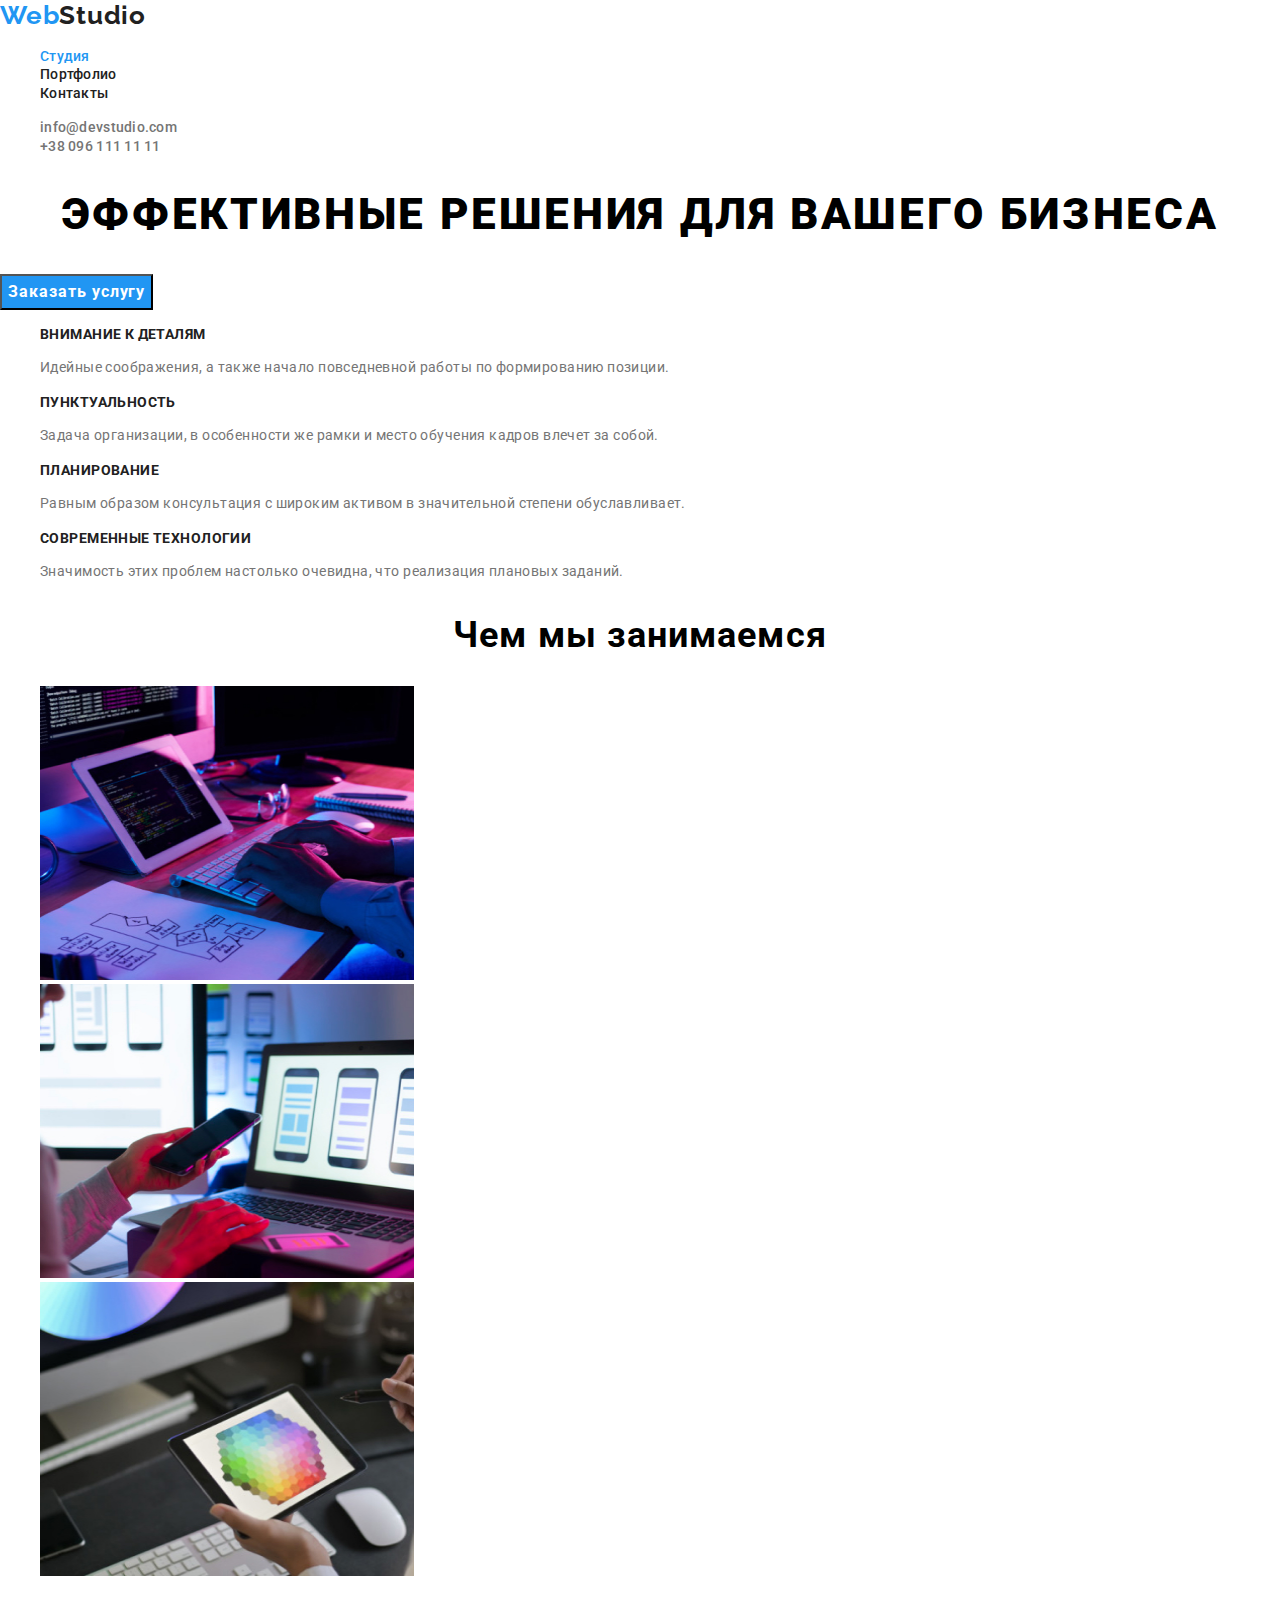
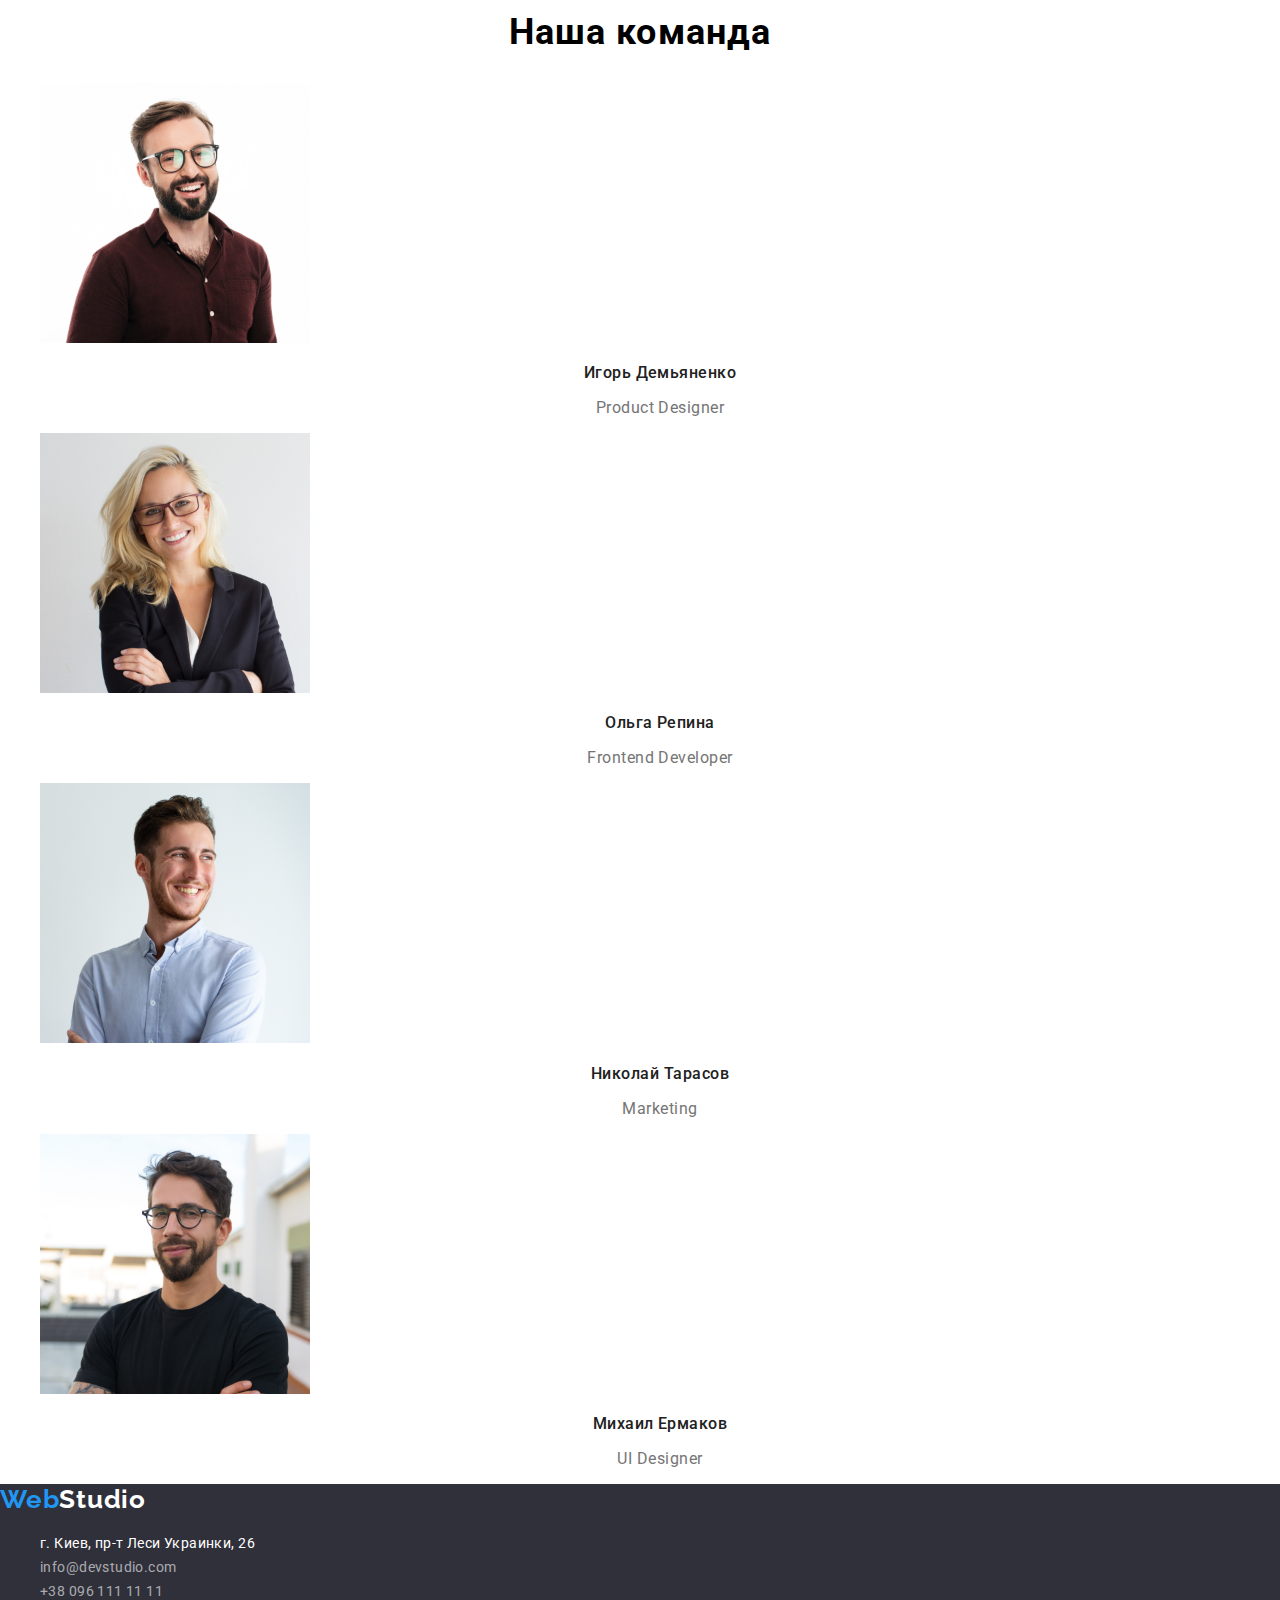
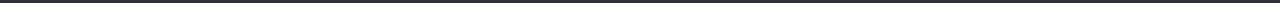
==== index.html @ 0c750a6e "adds files from hw02" ====
<!DOCTYPE html>
<html lang="ru">
  <head>
    <meta charset="UTF-8" />
    <meta name="viewport" content="width=device-width, initial-scale=1.0" />
    <title>WebStudio</title>
    <link
      rel="stylesheet"
      href="https://cdnjs.cloudflare.com/ajax/libs/modern-normalize/1.0.0/modern-normalize.css"
    />
    <link
      href="https://fonts.googleapis.com/css2?family=Raleway:wght@700&family=Roboto:wght@400;500;700;900&display=swap"
      rel="stylesheet"
    />
    <link rel="stylesheet" href="./css/styles.css" />
  </head>
  <body>
    <!-- HEADER -->
    <header>
      <nav>
        <a
          class="logo-link link"
          href="./index.html"
          aria-label="логотип WebStudio"
        >
          <span class="logo-accent-color">Web</span>Studio
        </a>
        <ul class="nav-list list">
          <li>
            <a class="nav-list-items link indicator-page" href="./index.html"
              >Студия</a
            >
          </li>
          <li>
            <a class="nav-list-items link" href="./portfolio.html">Портфолио</a>
          </li>
          <li><a class="nav-list-items link" href="">Контакты</a></li>
        </ul>
      </nav>
      <address>
        <ul class="nav-address list">
          <li>
            <a class="nav-address-link link" href="mailto:info@devstudio.com"
              >info@devstudio.com</a
            >
          </li>
          <li>
            <a class="nav-address-link link" href="tel:+380961111111"
              >+38 096 111 11 11</a
            >
          </li>
        </ul>
      </address>
    </header>
    <main>
      <!-- HERO -->
      <section>
        <h1 class="title-hero">Эффективные решения для вашего бизнеса</h1>
        <button class="button-hero" type="button">Заказать услугу</button>
      </section>
      <!-- OUR ADVANTAGES -->
      <section>
        <h2 hidden>Наши преимущества</h2>
        <ul class="list">
          <li>
            <p class="advantages-list-title">Внимание к деталям</p>
            <p class="advantages-list-description">
              Идейные соображения, а также начало повседневной работы по
              формированию позиции.
            </p>
          </li>
          <li>
            <p class="advantages-list-title">Пунктуальность</p>
            <p class="advantages-list-description">
              Задача организации, в особенности же рамки и место обучения кадров
              влечет за собой.
            </p>
          </li>
          <li>
            <p class="advantages-list-title">Планирование</p>
            <p class="advantages-list-description">
              Равным образом консультация с широким активом в значительной
              степени обуславливает.
            </p>
          </li>
          <li>
            <p class="advantages-list-title">Современные технологии</p>
            <p class="advantages-list-description">
              Значимость этих проблем настолько очевидна, что реализация
              плановых заданий.
            </p>
          </li>
        </ul>
      </section>
      <!-- SERVICES -->
      <section>
        <h2 class="title">Чем мы занимаемся</h2>
        <ul class="services-list">
          <li class="services-list-item list">
            <img
              src="./images/web-development.jpg"
              alt="разработка программного обеспечения"
              width="374"
              height="294"
            />
          </li>
          <li class="services-list-item list">
            <img
              src="./images/applikation.jpg"
              alt="разработка приложений"
              width="374"
              height="294"
            />
          </li>
          <li class="services-list-item list">
            <img
              src="./images/design.jpg"
              alt="разработка дизайна"
              width="374"
              height="294"
            />
          </li>
        </ul>
      </section>
      <!-- ABOUT US -->
      <section>
        <h2 class="title">Наша команда</h2>
        <ul class="about-us-list">
          <li class="about-us-list-item list">
            <img
              src="./images/igor-demyanko.jpg"
              alt="Игорь Демьяненко"
              width="270"
              height="260"
            />
            <h3 class="about-us-title">Игорь Демьяненко</h3>
            <p class="about-us-description" lang="en">Product Designer</p>
          </li>
          <li class="about-us-list-item list">
            <img
              src="./images/olga-repina.jpg"
              alt="Ольга Репина"
              width="270"
              height="260"
            />
            <h3 class="about-us-title">Ольга Репина</h3>
            <p class="about-us-description" lang="en">Frontend Developer</p>
          </li>
          <li class="about-us-list-item list">
            <img
              src="./images/nikolay-tarasov.jpg"
              alt="Николай Тарасов"
              width="270"
              height="260"
            />
            <h3 class="about-us-title">Николай Тарасов</h3>
            <p class="about-us-description" lang="en">Marketing</p>
          </li>
          <li class="about-us-list-item list">
            <img
              src="./images/mikhail-ermakov.jpg"
              alt="Михаил Ермаков"
              width="270"
              height="260"
            />
            <h3 class="about-us-title">Михаил Ермаков</h3>
            <p class="about-us-description" lang="en">UI Designer</p>
          </li>
        </ul>
      </section>
    </main>
    <!-- FOOTER -->
    <footer class="footer">
      <a
        class="logo-link link"
        href="./index.html"
        aria-label="логотип WebStudio"
      >
        <span class="logo-accent-color">Web</span
        ><span class="logo-color-footer">Studio</span>
      </a>
      <address>
        <ul class="address-list">
          <li class="address-list-item list">
            <a
              class="address-link link address"
              href="https://goo.gl/maps/TQZVLMnsYU85SmnA6"
              target="_blank"
              >г. Киев, пр-т Леси Украинки, 26</a
            >
          </li>
          <li class="address-list-item list">
            <a
              class="address-link link contacts"
              href="mailto:info@devstudio.com"
              >info@devstudio.com</a
            >
          </li>
          <li class="address-list-item list">
            <a class="address-link link contacts" href="tel:+380961111111"
              >+38 096 111 11 11</a
            >
          </li>
        </ul>
      </address>
    </footer>
  </body>
</html>
---- css/styles.css ----
:root {
  --main-font: 'Roboto', sans-serif;
  --logo-font: 'Raleway', sans-serif;

  --accent-color: #2196f3;
  --title-light-theme-color: #212121;
  --title-dark-theme-color: #ffffff;
  --subtitle: #212121;
  --description: #757575;
  --description-address:color: rgba(255, 255, 255, 0.6);
  --description-dark-theme-color: #ffffff;
  --background-button: #F5F4FA;
  --footer-background-color: #2F303A;
}
body{
  font-family: var(--main-font);
  font-style: normal; 
  font-weight: 400;
}
.list {
  list-style: none;
}
.link {
  text-decoration: none;
  font-style: normal;
}
.title{
  font-style: normal;
  font-weight: 700;
  font-size: 36px;
  line-height: 1.167;
  text-align: center;
  letter-spacing: 0.03em;
  color: var(--subtitle)1;
}
.logo-link {
    font-family: var(--logo-font);
    font-style: normal; 
    font-weight:700;
    font-size: 26px;
    line-height: 1.192;
    letter-spacing: 0.03em;
    color:var( --title-light-theme-color);
}
.logo-accent-color{
  color:var( --accent-color);  
}
/* === HEADER === */
.nav-list-items{
  font-weight: 500;
  font-size: 14px;
  line-height: 1.143;
  letter-spacing: 0.02em;
  color: var(--subtitle);
}
.nav-list-items:hover,
.nav-list-items:active{
  color: var(--accent-color);
}
.indicator-page{
  color: var(--accent-color);
}
.nav-address-link{
  font-weight: 500;
  font-size: 14px;
  line-height: 1.143;
  letter-spacing: 0.02em;
  color: var(--description);
}
.nav-address-link:hover,
.nav-address-link:active{
  color: var(--accent-color);
}
/* === END HEADER === */

/* === FOOTER === */
.footer{
  background-color: var(--footer-background-color);
}
.address-list-item{
  font-size: 14px;
  line-height: 24px;
  letter-spacing: 0.03em;
}
.contacts{
 color: rgba(255, 255, 255, 0.6); 
}
.address{
  color: var(--description-dark-theme-color)
}
.logo-color-footer{
  color: var(--title-dark-theme-color);
}
/* === END FOOTER === */
/* ========== MAIN PAGE ========== */
/* === HERO === */
.title-hero{
  font-weight: 900;
  font-size: 44px;
  line-height: 1.364;
  text-align: center;
  letter-spacing: 0.06em;
  text-transform: uppercase;
  /* color:var(--title-dark-theme-color); */
}
.button-hero{
  font-weight: 700;
  font-size: 16px;
  line-height: 1.875;
  display: flex;
  align-items: center;
  text-align: center;
  letter-spacing: 0.06em;

  color:var(--title-dark-theme-color);
  background-color: var(--accent-color);
}
/* === END HERO === */
/* === OUR ADVANTAGES === */
.advantages-list-title{
  font-weight: 700;
  font-size: 14px;
  line-height: 1.143;
  letter-spacing: 0.03em;
  text-transform: uppercase;
  color: var(--subtitle);
}
.advantages-list-description{
  font-size: 14px;
  line-height: 1.714;
  letter-spacing: 0.03em;
  color: var(--description);
}
/* === END OUR ADVANTAGES === */

/* === SERVICES === */
/* === END SERVICES === */

/* === ABOUT US === */
.about-us-title{
  font-weight: 500;
  font-size: 16px;
  line-height: 1.188;
  text-align: center;
  letter-spacing: 0.03em;
  color: var(--subtitle);
}
.about-us-description{
  font-size: 16px;
  line-height: 1.188;
  text-align: center;
  letter-spacing: 0.03em;
  color: var(--description);
}
/* === END ABOUT US === */
/* ========== END MAIN PAGE ========== */

/* ========== PORTFOLIO PAGE ========== */
/* === PORTFOLIO === */
.portfolio-button{
  font-weight: 500;
  font-size: 16px;
  line-height: 1.625;
  text-align: center;
  letter-spacing: 0.03em;
  color: var(--subtitle);
  background-color: var(--background-button);
}
.portfolio-button:hover, .portfolio-button:active{
  color: var(--description-dark-theme-color);
  background-color: var(--accent-color);
}
.portfolio-list-name{
  font-weight: 700;
  font-size: 18px;
  line-height: 2;
  letter-spacing: 0.06em;
  color: var(--subtitle);
}
.portfolio-list-discription{
font-size: 16px;
line-height: 1.875;
letter-spacing: 0.03em;
color: var(--description);
}
/* === ENDPORTFOLIO === */
/* ========== END PORTFOLIO PAGE ========== */
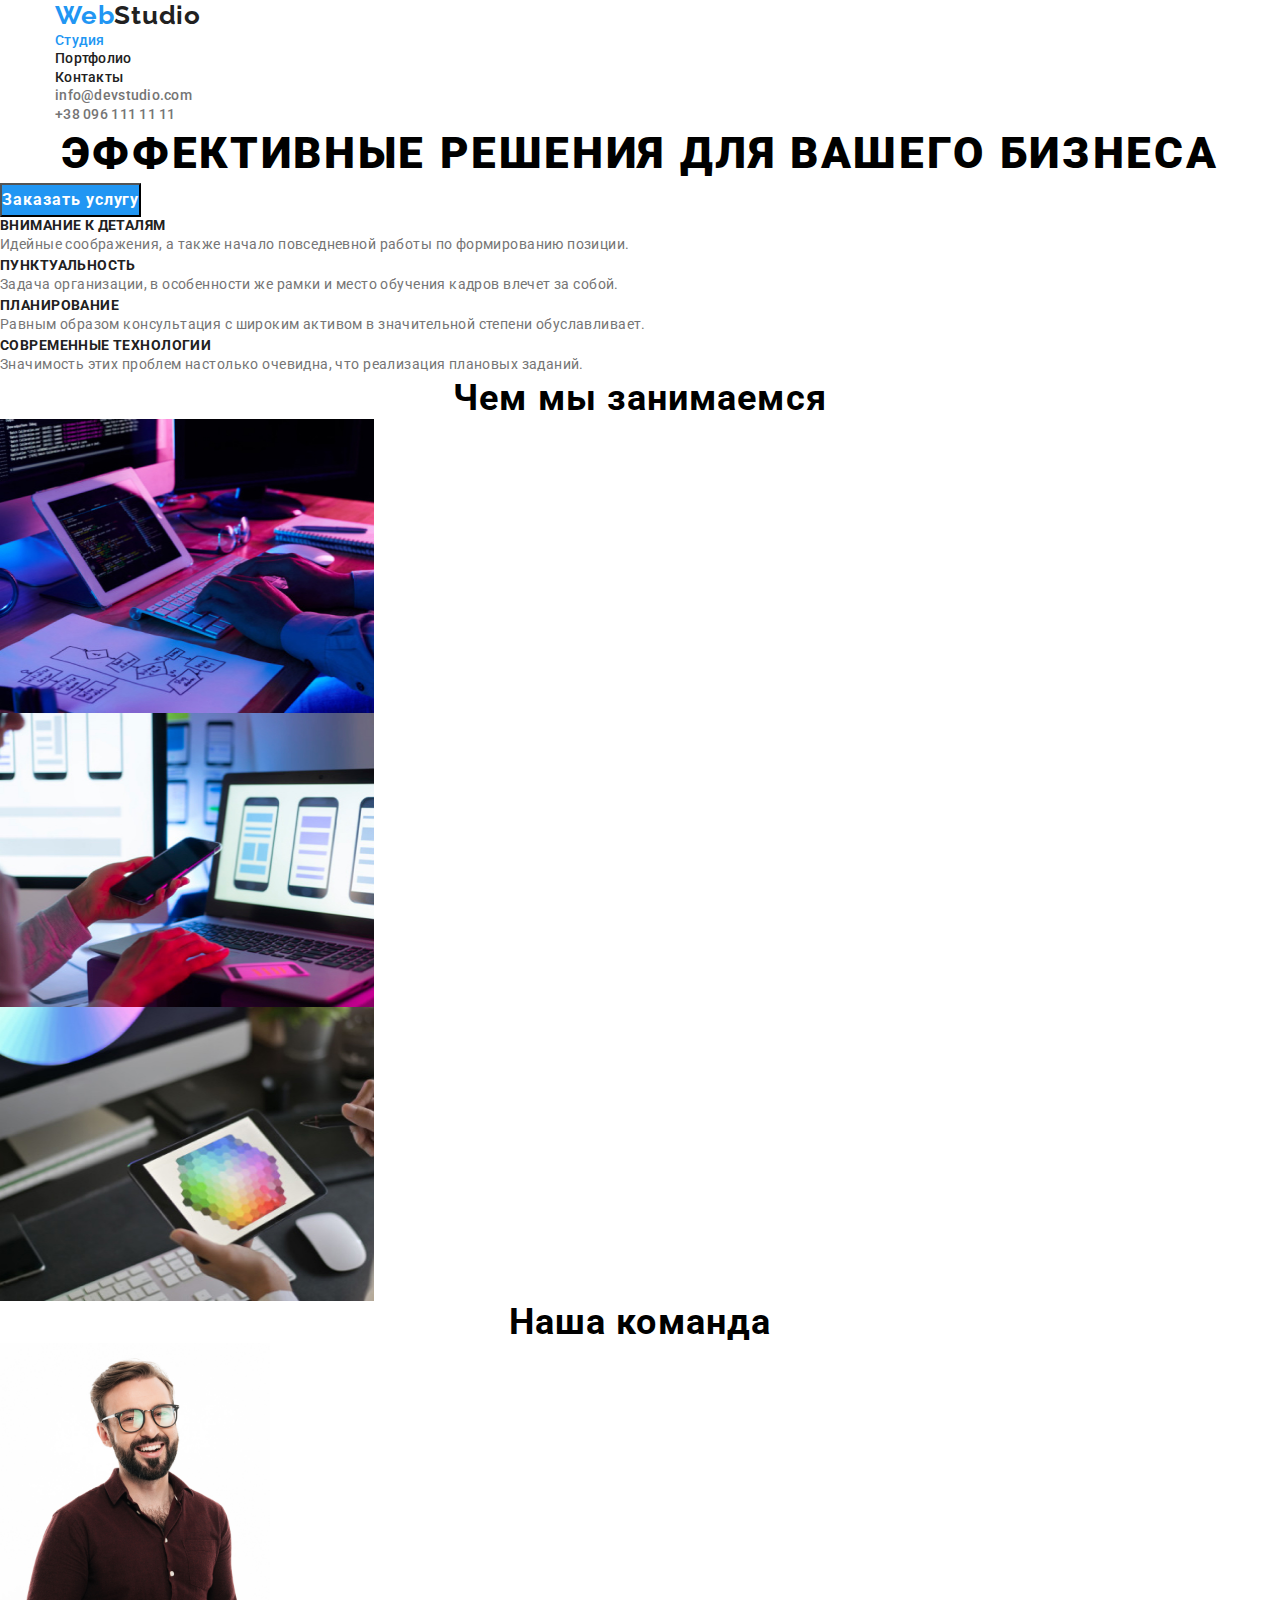
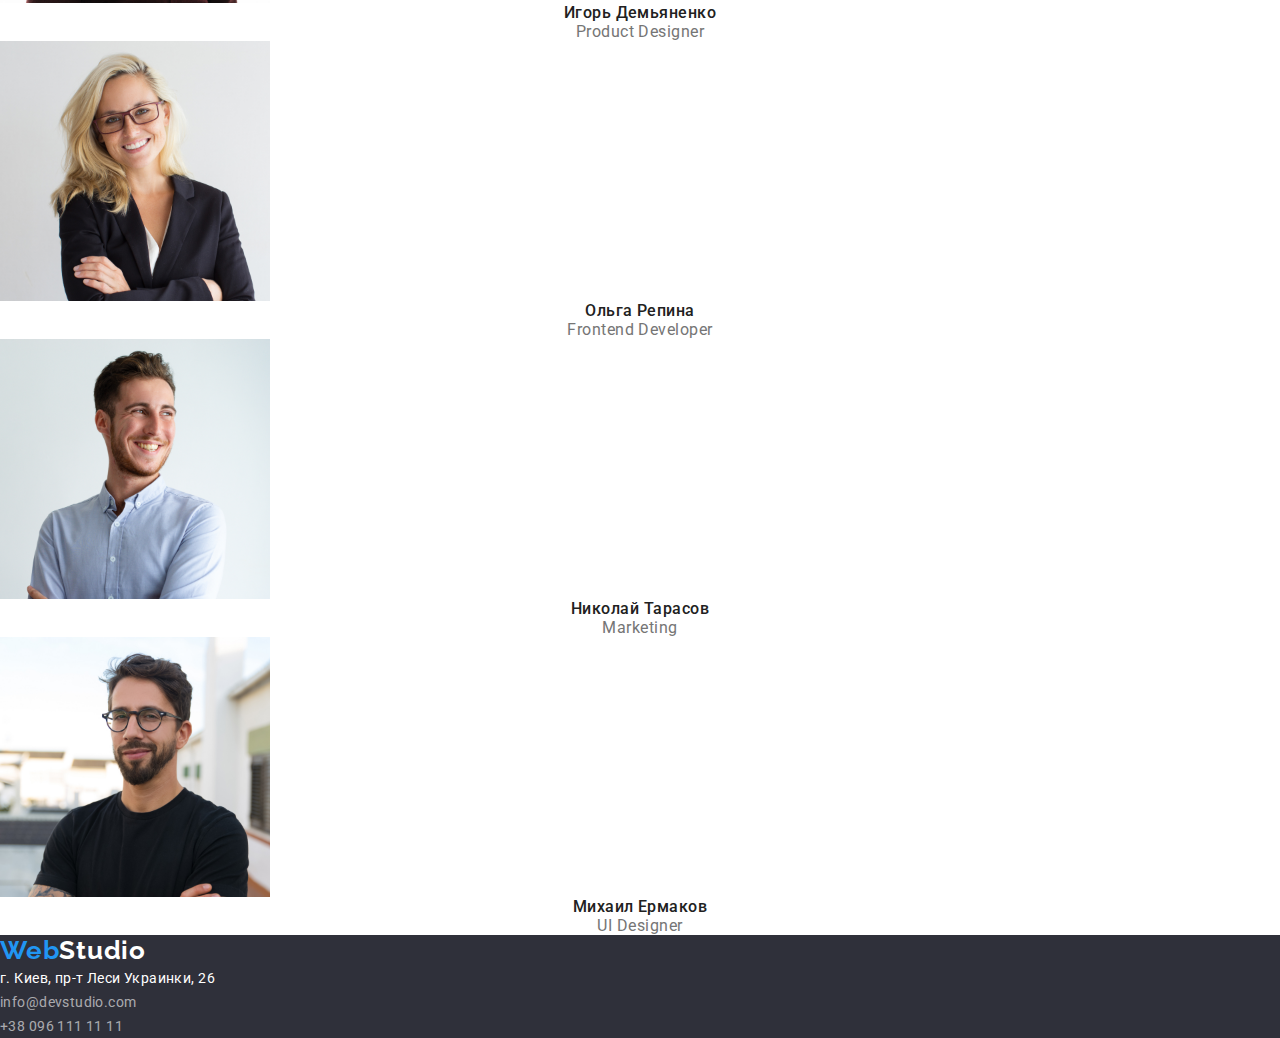
==== commit 5ee7be96: "temp commit" ====
--- a/index.html
+++ b/index.html
@@ -16,41 +16,47 @@
   </head>
   <body>
     <!-- HEADER -->
-    <header>
-      <nav>
-        <a
-          class="logo-link link"
-          href="./index.html"
-          aria-label="логотип WebStudio"
-        >
-          <span class="logo-accent-color">Web</span>Studio
-        </a>
-        <ul class="nav-list list">
-          <li>
-            <a class="nav-list-items link indicator-page" href="./index.html"
-              >Студия</a
-            >
-          </li>
-          <li>
-            <a class="nav-list-items link" href="./portfolio.html">Портфолио</a>
-          </li>
-          <li><a class="nav-list-items link" href="">Контакты</a></li>
-        </ul>
-      </nav>
-      <address>
-        <ul class="nav-address list">
-          <li>
-            <a class="nav-address-link link" href="mailto:info@devstudio.com"
-              >info@devstudio.com</a
-            >
-          </li>
-          <li>
-            <a class="nav-address-link link" href="tel:+380961111111"
-              >+38 096 111 11 11</a
-            >
-          </li>
-        </ul>
-      </address>
+    <header class="header">
+      <div class="container">
+        <nav class="navigation">
+          <a
+            class="logo-link link"
+            href="./index.html"
+            aria-label="логотип WebStudio"
+          >
+            <span class="logo-accent-color">Web</span>Studio
+          </a>
+          <ul class="nav-list list">
+            <li>
+              <a class="nav-list-items link indicator-page" href="./index.html"
+                >Студия</a
+              >
+            </li>
+            <li>
+              <a class="nav-list-items link" href="./portfolio.html"
+                >Портфолио</a
+              >
+            </li>
+            <li><a class="nav-list-items link" href="">Контакты</a></li>
+          </ul>
+        </nav>
+        <address class="address">
+          <ul class="header-address list">
+            <li>
+              <a
+                class="header-address-link link"
+                href="mailto:info@devstudio.com"
+                >info@devstudio.com</a
+              >
+            </li>
+            <li>
+              <a class="header-address-link link" href="tel:+380961111111"
+                >+38 096 111 11 11</a
+              >
+            </li>
+          </ul>
+        </address>
+      </div>
     </header>
     <main>
       <!-- HERO -->
--- a/css/styles.css
+++ b/css/styles.css
@@ -17,12 +17,21 @@
   font-style: normal; 
   font-weight: 400;
 }
+*,
+*::before,
+*::after {
+  margin: 0;
+  padding: 0;
+}
 .list {
   list-style: none;
 }
 .link {
   text-decoration: none;
   font-style: normal;
+}
+img {
+  display: block;
 }
 .title{
   font-style: normal;
@@ -45,6 +54,11 @@
 .logo-accent-color{
   color:var( --accent-color);  
 }
+.container {
+  width: 1200px;
+  padding: 0 15px;
+  margin: 0 auto;
+}
 /* === HEADER === */
 .nav-list-items{
   font-weight: 500;
@@ -60,15 +74,15 @@
 .indicator-page{
   color: var(--accent-color);
 }
-.nav-address-link{
+.header-address-link{
   font-weight: 500;
   font-size: 14px;
   line-height: 1.143;
   letter-spacing: 0.02em;
   color: var(--description);
 }
-.nav-address-link:hover,
-.nav-address-link:active{
+.header-address-link:hover,
+.header-address-link:active{
   color: var(--accent-color);
 }
 /* === END HEADER === */
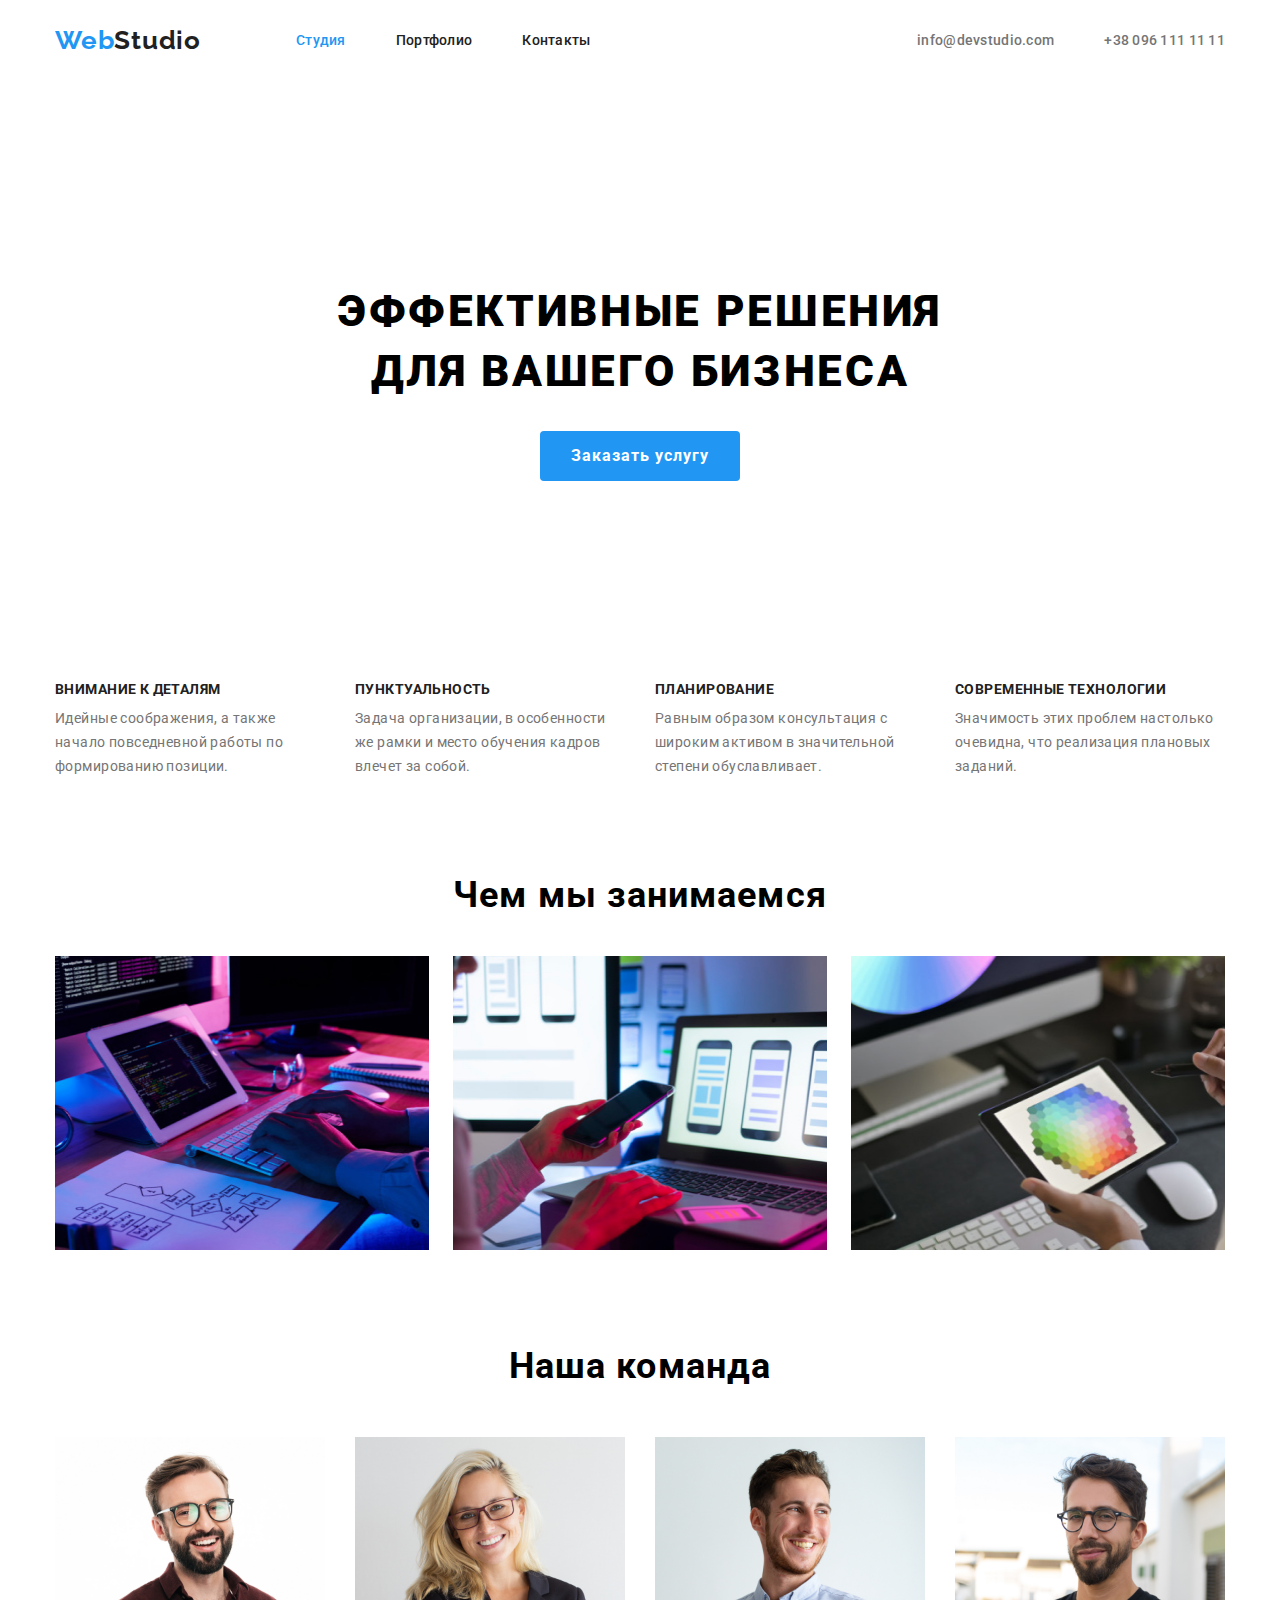
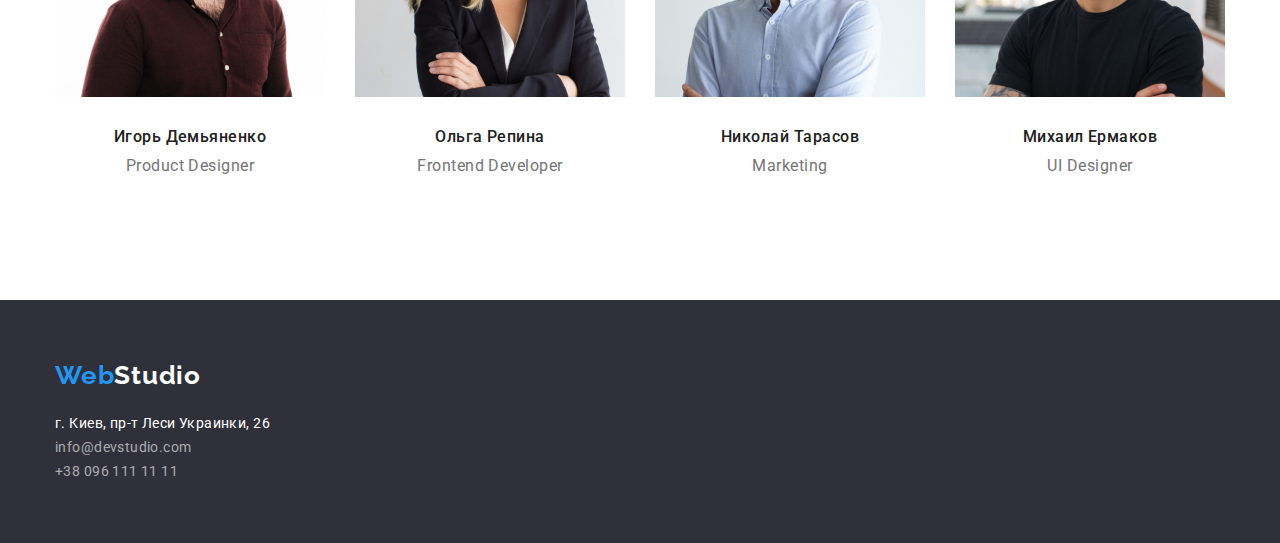
==== commit c8968796: "implements main page" ====
--- a/index.html
+++ b/index.html
@@ -27,29 +27,25 @@
             <span class="logo-accent-color">Web</span>Studio
           </a>
           <ul class="nav-list list">
-            <li>
-              <a class="nav-list-items link indicator-page" href="./index.html"
-                >Студия</a
-              >
-            </li>
-            <li>
-              <a class="nav-list-items link" href="./portfolio.html"
-                >Портфолио</a
-              >
-            </li>
-            <li><a class="nav-list-items link" href="">Контакты</a></li>
+            <li class="nav-list-items">
+              <a class="link indicator-page" href="./index.html">Студия</a>
+            </li>
+            <li class="nav-list-items">
+              <a class="link" href="./portfolio.html">Портфолио</a>
+            </li>
+            <li class="nav-list-items"><a class="link" href="">Контакты</a></li>
           </ul>
         </nav>
         <address class="address">
           <ul class="header-address list">
-            <li>
+            <li class="header-address-items">
               <a
                 class="header-address-link link"
                 href="mailto:info@devstudio.com"
                 >info@devstudio.com</a
               >
             </li>
-            <li>
+            <li class="header-address-items">
               <a class="header-address-link link" href="tel:+380961111111"
                 >+38 096 111 11 11</a
               >
@@ -60,155 +56,163 @@
     </header>
     <main>
       <!-- HERO -->
-      <section>
+      <section class="hero container">
         <h1 class="title-hero">Эффективные решения для вашего бизнеса</h1>
         <button class="button-hero" type="button">Заказать услугу</button>
       </section>
       <!-- OUR ADVANTAGES -->
-      <section>
-        <h2 hidden>Наши преимущества</h2>
-        <ul class="list">
-          <li>
-            <p class="advantages-list-title">Внимание к деталям</p>
-            <p class="advantages-list-description">
-              Идейные соображения, а также начало повседневной работы по
-              формированию позиции.
-            </p>
-          </li>
-          <li>
-            <p class="advantages-list-title">Пунктуальность</p>
-            <p class="advantages-list-description">
-              Задача организации, в особенности же рамки и место обучения кадров
-              влечет за собой.
-            </p>
-          </li>
-          <li>
-            <p class="advantages-list-title">Планирование</p>
-            <p class="advantages-list-description">
-              Равным образом консультация с широким активом в значительной
-              степени обуславливает.
-            </p>
-          </li>
-          <li>
-            <p class="advantages-list-title">Современные технологии</p>
-            <p class="advantages-list-description">
-              Значимость этих проблем настолько очевидна, что реализация
-              плановых заданий.
-            </p>
-          </li>
-        </ul>
+      <section class="our-advantages">
+        <div class="container">
+          <h2 hidden>Наши преимущества</h2>
+          <ul class="list">
+            <li class="advantages-list-item">
+              <p class="advantages-list-title">Внимание к деталям</p>
+              <p class="advantages-list-description">
+                Идейные соображения, а также начало повседневной работы по
+                формированию позиции.
+              </p>
+            </li>
+            <li class="advantages-list-item">
+              <p class="advantages-list-title">Пунктуальность</p>
+              <p class="advantages-list-description">
+                Задача организации, в особенности же рамки и место обучения
+                кадров влечет за собой.
+              </p>
+            </li>
+            <li class="advantages-list-item">
+              <p class="advantages-list-title">Планирование</p>
+              <p class="advantages-list-description">
+                Равным образом консультация с широким активом в значительной
+                степени обуславливает.
+              </p>
+            </li>
+            <li class="advantages-list-item">
+              <p class="advantages-list-title">Современные технологии</p>
+              <p class="advantages-list-description">
+                Значимость этих проблем настолько очевидна, что реализация
+                плановых заданий.
+              </p>
+            </li>
+          </ul>
+        </div>
       </section>
       <!-- SERVICES -->
-      <section>
-        <h2 class="title">Чем мы занимаемся</h2>
-        <ul class="services-list">
-          <li class="services-list-item list">
-            <img
-              src="./images/web-development.jpg"
-              alt="разработка программного обеспечения"
-              width="374"
-              height="294"
-            />
-          </li>
-          <li class="services-list-item list">
-            <img
-              src="./images/applikation.jpg"
-              alt="разработка приложений"
-              width="374"
-              height="294"
-            />
-          </li>
-          <li class="services-list-item list">
-            <img
-              src="./images/design.jpg"
-              alt="разработка дизайна"
-              width="374"
-              height="294"
-            />
-          </li>
-        </ul>
+      <section class="services">
+        <div class="container">
+          <h2 class="title">Чем мы занимаемся</h2>
+          <ul class="services-list">
+            <li class="services-list-item list">
+              <img
+                src="./images/web-development.jpg"
+                alt="разработка программного обеспечения"
+                width="374"
+                height="294"
+              />
+            </li>
+            <li class="services-list-item list">
+              <img
+                src="./images/applikation.jpg"
+                alt="разработка приложений"
+                width="374"
+                height="294"
+              />
+            </li>
+            <li class="services-list-item list">
+              <img
+                src="./images/design.jpg"
+                alt="разработка дизайна"
+                width="374"
+                height="294"
+              />
+            </li>
+          </ul>
+        </div>
       </section>
       <!-- ABOUT US -->
-      <section>
-        <h2 class="title">Наша команда</h2>
-        <ul class="about-us-list">
-          <li class="about-us-list-item list">
-            <img
-              src="./images/igor-demyanko.jpg"
-              alt="Игорь Демьяненко"
-              width="270"
-              height="260"
-            />
-            <h3 class="about-us-title">Игорь Демьяненко</h3>
-            <p class="about-us-description" lang="en">Product Designer</p>
-          </li>
-          <li class="about-us-list-item list">
-            <img
-              src="./images/olga-repina.jpg"
-              alt="Ольга Репина"
-              width="270"
-              height="260"
-            />
-            <h3 class="about-us-title">Ольга Репина</h3>
-            <p class="about-us-description" lang="en">Frontend Developer</p>
-          </li>
-          <li class="about-us-list-item list">
-            <img
-              src="./images/nikolay-tarasov.jpg"
-              alt="Николай Тарасов"
-              width="270"
-              height="260"
-            />
-            <h3 class="about-us-title">Николай Тарасов</h3>
-            <p class="about-us-description" lang="en">Marketing</p>
-          </li>
-          <li class="about-us-list-item list">
-            <img
-              src="./images/mikhail-ermakov.jpg"
-              alt="Михаил Ермаков"
-              width="270"
-              height="260"
-            />
-            <h3 class="about-us-title">Михаил Ермаков</h3>
-            <p class="about-us-description" lang="en">UI Designer</p>
-          </li>
-        </ul>
+      <section class="about-us">
+        <div class="container">
+          <h2 class="title">Наша команда</h2>
+          <ul class="about-us-list">
+            <li class="about-us-list-item list">
+              <img
+                src="./images/igor-demyanko.jpg"
+                alt="Игорь Демьяненко"
+                width="270"
+                height="260"
+              />
+              <h3 class="about-us-title">Игорь Демьяненко</h3>
+              <p class="about-us-description" lang="en">Product Designer</p>
+            </li>
+            <li class="about-us-list-item list">
+              <img
+                src="./images/olga-repina.jpg"
+                alt="Ольга Репина"
+                width="270"
+                height="260"
+              />
+              <h3 class="about-us-title">Ольга Репина</h3>
+              <p class="about-us-description" lang="en">Frontend Developer</p>
+            </li>
+            <li class="about-us-list-item list">
+              <img
+                src="./images/nikolay-tarasov.jpg"
+                alt="Николай Тарасов"
+                width="270"
+                height="260"
+              />
+              <h3 class="about-us-title">Николай Тарасов</h3>
+              <p class="about-us-description" lang="en">Marketing</p>
+            </li>
+            <li class="about-us-list-item list">
+              <img
+                src="./images/mikhail-ermakov.jpg"
+                alt="Михаил Ермаков"
+                width="270"
+                height="260"
+              />
+              <h3 class="about-us-title">Михаил Ермаков</h3>
+              <p class="about-us-description" lang="en">UI Designer</p>
+            </li>
+          </ul>
+        </div>
       </section>
     </main>
     <!-- FOOTER -->
     <footer class="footer">
-      <a
-        class="logo-link link"
-        href="./index.html"
-        aria-label="логотип WebStudio"
-      >
-        <span class="logo-accent-color">Web</span
-        ><span class="logo-color-footer">Studio</span>
-      </a>
-      <address>
-        <ul class="address-list">
-          <li class="address-list-item list">
-            <a
-              class="address-link link address"
-              href="https://goo.gl/maps/TQZVLMnsYU85SmnA6"
-              target="_blank"
-              >г. Киев, пр-т Леси Украинки, 26</a
-            >
-          </li>
-          <li class="address-list-item list">
-            <a
-              class="address-link link contacts"
-              href="mailto:info@devstudio.com"
-              >info@devstudio.com</a
-            >
-          </li>
-          <li class="address-list-item list">
-            <a class="address-link link contacts" href="tel:+380961111111"
-              >+38 096 111 11 11</a
-            >
-          </li>
-        </ul>
-      </address>
+      <div class="container">
+        <a
+          class="logo-link link"
+          href="./index.html"
+          aria-label="логотип WebStudio"
+        >
+          <span class="logo-accent-color">Web</span
+          ><span class="logo-color-footer">Studio</span>
+        </a>
+        <address>
+          <ul class="address-list">
+            <li class="address-list-item list">
+              <a
+                class="address-link link address"
+                href="https://goo.gl/maps/TQZVLMnsYU85SmnA6"
+                target="_blank"
+                >г. Киев, пр-т Леси Украинки, 26</a
+              >
+            </li>
+            <li class="address-list-item list">
+              <a
+                class="address-link link contacts"
+                href="mailto:info@devstudio.com"
+                >info@devstudio.com</a
+              >
+            </li>
+            <li class="address-list-item list">
+              <a class="address-link link contacts" href="tel:+380961111111"
+                >+38 096 111 11 11</a
+              >
+            </li>
+          </ul>
+        </address>
+      </div>
     </footer>
   </body>
 </html>
--- a/css/styles.css
+++ b/css/styles.css
@@ -43,6 +43,7 @@
   color: var(--subtitle)1;
 }
 .logo-link {
+    margin-right: 95px; 
     font-family: var(--logo-font);
     font-style: normal; 
     font-weight:700;
@@ -60,18 +61,41 @@
   margin: 0 auto;
 }
 /* === HEADER === */
-.nav-list-items{
+.header{
+  padding: 25px 0;
+}
+.header .container {
+  display: flex;
+  align-items: center; 
+}
+.navigation{
+  display: flex;
+  align-items: center;
+}
+.nav-list{
+  display: flex;
+}
+.header-address{
+  display: flex;
+}
+.header .container .address{
+  margin-left: auto;
+}
+.nav-list-items .link{
   font-weight: 500;
   font-size: 14px;
   line-height: 1.143;
   letter-spacing: 0.02em;
   color: var(--subtitle);
 }
-.nav-list-items:hover,
-.nav-list-items:active{
+.nav-list-items:not(:last-child){
+  margin-right: 50px;
+}
+.nav-list-items .link:hover,
+.nav-list-items .link:active{
   color: var(--accent-color);
 }
-.indicator-page{
+.nav-list-items .indicator-page{
   color: var(--accent-color);
 }
 .header-address-link{
@@ -81,6 +105,9 @@
   letter-spacing: 0.02em;
   color: var(--description);
 }
+.header-address-items:not(:last-child){
+  margin-right: 50px;
+}
 .header-address-link:hover,
 .header-address-link:active{
   color: var(--accent-color);
@@ -89,7 +116,15 @@
 
 /* === FOOTER === */
 .footer{
+  padding-top: 60px;
+  padding-bottom: 60px;
   background-color: var(--footer-background-color);
+}
+.footer .container .logo-link{
+  margin-right: 0;
+}
+.address-list{
+  margin-top: 20px;
 }
 .address-list-item{
   font-size: 14px;
@@ -109,6 +144,11 @@
 /* ========== MAIN PAGE ========== */
 /* === HERO === */
 .title-hero{
+  max-width: 700px;
+  margin-right: auto;
+  margin-left: auto;
+  margin-top: 200px;
+  margin-bottom: 30px;
   font-weight: 900;
   font-size: 44px;
   line-height: 1.364;
@@ -118,11 +158,18 @@
   /* color:var(--title-dark-theme-color); */
 }
 .button-hero{
+  display: block;
+  margin-left: auto;
+  margin-right: auto;
+  margin-bottom: 200px;
+  min-width: 200px;
+  height: 50px;
+  border-radius: 4px;
+  border: 0px solid var(--accent-color);
+
   font-weight: 700;
   font-size: 16px;
   line-height: 1.875;
-  display: flex;
-  align-items: center;
   text-align: center;
   letter-spacing: 0.06em;
 
@@ -131,7 +178,18 @@
 }
 /* === END HERO === */
 /* === OUR ADVANTAGES === */
+.our-advantages .container .list{
+  margin: 95px 0;
+  display: flex;
+}
+.advantages-list-item{
+  max-width: 270px;
+}
+.advantages-list-item:not(:last-child){
+  margin-right: 30px;
+}
 .advantages-list-title{
+  margin-bottom: 10px;
   font-weight: 700;
   font-size: 14px;
   line-height: 1.143;
@@ -148,10 +206,29 @@
 /* === END OUR ADVANTAGES === */
 
 /* === SERVICES === */
+.services .container .title{
+  margin-bottom: 40px;
+}
+.services-list{
+  display: flex;
+  justify-content: space-between;
+  margin-bottom: 95px;
+}
 /* === END SERVICES === */
 
 /* === ABOUT US === */
+.about-us .container .title{
+  margin-top: 95px;
+  margin-bottom: 50px;
+}
+.about-us-list{
+  display:flex;
+  justify-content: space-between;
+  margin-bottom: 95px;
+}
 .about-us-title{
+  margin-top: 30px;
+  margin-bottom: 10px;
   font-weight: 500;
   font-size: 16px;
   line-height: 1.188;
@@ -160,6 +237,7 @@
   color: var(--subtitle);
 }
 .about-us-description{
+  margin-bottom: 30px;
   font-size: 16px;
   line-height: 1.188;
   text-align: center;
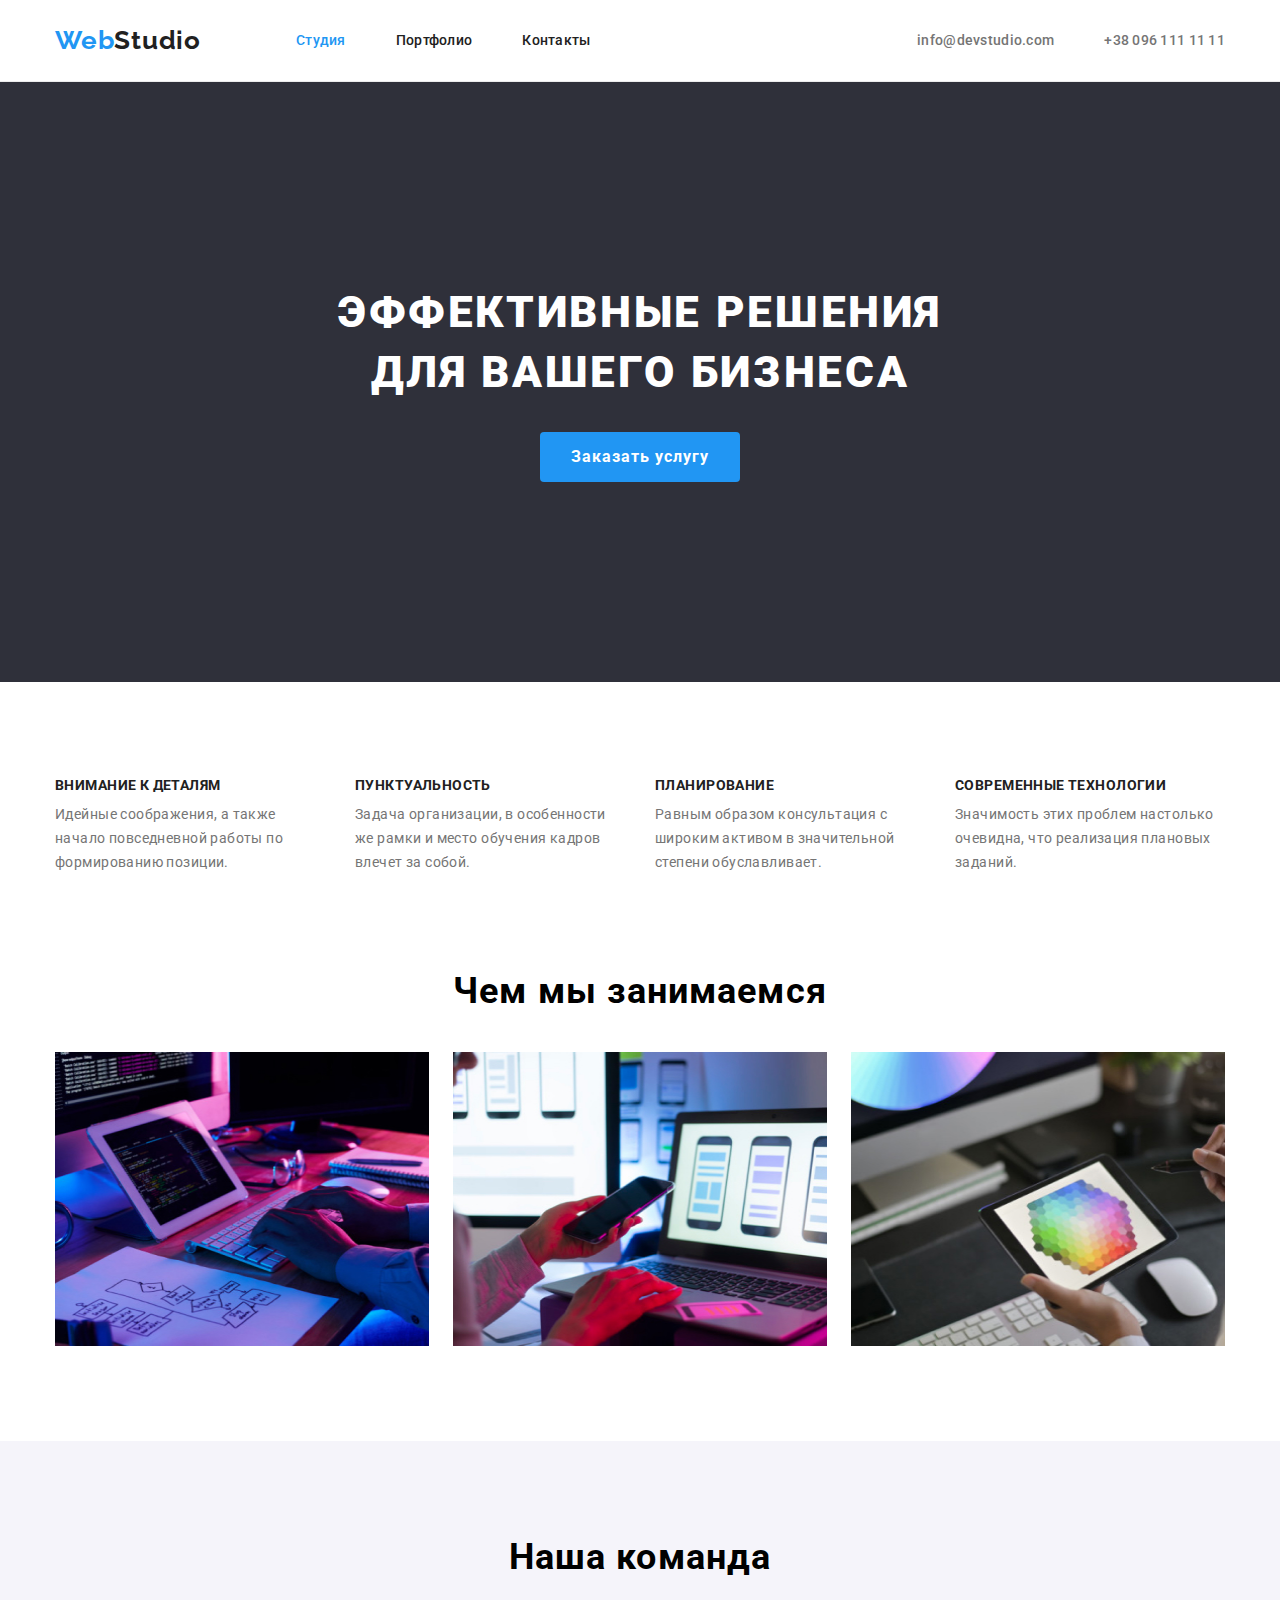
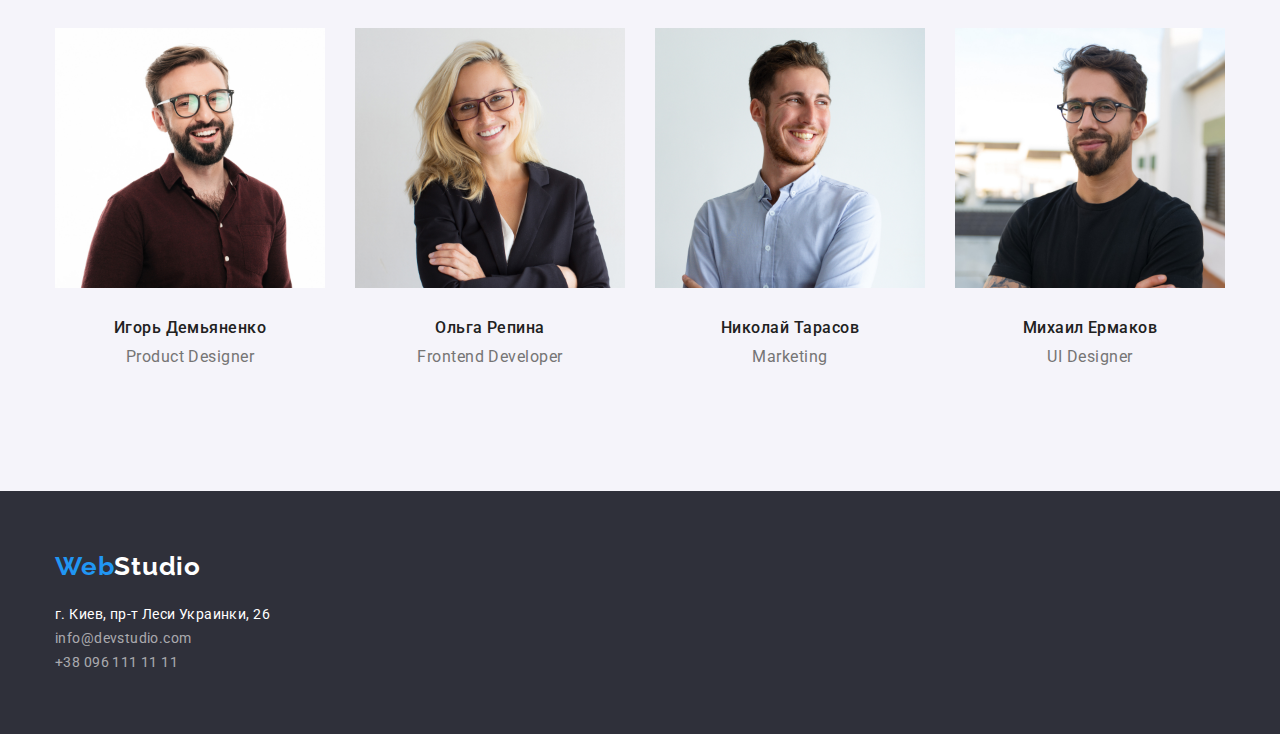
==== commit 6352095d: "addes stylistic moments" ====
--- a/index.html
+++ b/index.html
@@ -56,9 +56,11 @@
     </header>
     <main>
       <!-- HERO -->
-      <section class="hero container">
-        <h1 class="title-hero">Эффективные решения для вашего бизнеса</h1>
-        <button class="button-hero" type="button">Заказать услугу</button>
+      <section class="hero">
+        <div class="container">
+          <h1 class="title-hero">Эффективные решения для вашего бизнеса</h1>
+          <button class="button-hero" type="button">Заказать услугу</button>
+        </div>
       </section>
       <!-- OUR ADVANTAGES -->
       <section class="our-advantages">
--- a/css/styles.css
+++ b/css/styles.css
@@ -11,6 +11,7 @@
   --description-dark-theme-color: #ffffff;
   --background-button: #F5F4FA;
   --footer-background-color: #2F303A;
+  --about-us-background-color:#F5F4FA;
 }
 body{
   font-family: var(--main-font);
@@ -62,6 +63,7 @@
 }
 /* === HEADER === */
 .header{
+  border-bottom: 1px solid #ECECEC;
   padding: 25px 0;
 }
 .header .container {
@@ -143,11 +145,15 @@
 /* === END FOOTER === */
 /* ========== MAIN PAGE ========== */
 /* === HERO === */
+.hero {
+  background-color: var(--footer-background-color);
+  padding-top: 200px;
+  padding-bottom: 200px;
+}
 .title-hero{
   max-width: 700px;
   margin-right: auto;
   margin-left: auto;
-  margin-top: 200px;
   margin-bottom: 30px;
   font-weight: 900;
   font-size: 44px;
@@ -155,13 +161,12 @@
   text-align: center;
   letter-spacing: 0.06em;
   text-transform: uppercase;
-  /* color:var(--title-dark-theme-color); */
+  color:var(--title-dark-theme-color); 
 }
 .button-hero{
   display: block;
   margin-left: auto;
   margin-right: auto;
-  margin-bottom: 200px;
   min-width: 200px;
   height: 50px;
   border-radius: 4px;
@@ -178,8 +183,10 @@
 }
 /* === END HERO === */
 /* === OUR ADVANTAGES === */
+.our-advantages{
+  padding: 95px 0;
+}
 .our-advantages .container .list{
-  margin: 95px 0;
   display: flex;
 }
 .advantages-list-item{
@@ -206,25 +213,29 @@
 /* === END OUR ADVANTAGES === */
 
 /* === SERVICES === */
+.services{
+  padding-bottom: 95px;
+}
 .services .container .title{
   margin-bottom: 40px;
 }
 .services-list{
   display: flex;
   justify-content: space-between;
-  margin-bottom: 95px;
 }
 /* === END SERVICES === */
 
 /* === ABOUT US === */
+.about-us{
+  background-color: var(--about-us-background-color); 
+  padding: 95px 0;
+}
 .about-us .container .title{
-  margin-top: 95px;
   margin-bottom: 50px;
 }
 .about-us-list{
   display:flex;
   justify-content: space-between;
-  margin-bottom: 95px;
 }
 .about-us-title{
   margin-top: 30px;
@@ -243,13 +254,29 @@
   text-align: center;
   letter-spacing: 0.03em;
   color: var(--description);
-}
+} 
 /* === END ABOUT US === */
 /* ========== END MAIN PAGE ========== */
 
 /* ========== PORTFOLIO PAGE ========== */
 /* === PORTFOLIO === */
+.portfolio {
+  padding-top: 75px;
+  padding-bottom: 95px;
+}
+     /* === BUTTON LIST === */
+.button-list{
+  display: flex;
+  justify-content: center;
+  margin-bottom: 50px;
+}
+.button-list-item:not(:last-child){
+  margin-right: 8px;
+}
 .portfolio-button{
+  padding: 6px 22px;
+  border-radius: 4px;
+  border: 0;
   font-weight: 500;
   font-size: 16px;
   line-height: 1.625;
@@ -262,7 +289,27 @@
   color: var(--description-dark-theme-color);
   background-color: var(--accent-color);
 }
+      /* === PORTFOLIO LIST === */
+.portfolio-list{
+  display: flex;
+  flex-wrap: wrap;
+}
+.portfolio-list-item{
+  border: 1px solid #EEEEEE;
+  width: 370px;
+}
+.portfolio-list-item:not(:nth-child(3n)){
+  margin-right: 30px;
+}
+.portfolio-list-item:not(:nth-last-child(-n+3)){
+  margin-bottom: 30px;
+}
+.portfolio-list-name, .portfolio-list-discription{
+  margin: 0 24px;
+}
 .portfolio-list-name{
+  margin-top: 20px;
+  margin-bottom: 4px;
   font-weight: 700;
   font-size: 18px;
   line-height: 2;
@@ -270,10 +317,11 @@
   color: var(--subtitle);
 }
 .portfolio-list-discription{
-font-size: 16px;
-line-height: 1.875;
-letter-spacing: 0.03em;
-color: var(--description);
+  margin-bottom: 20px;
+  font-size: 16px;
+  line-height: 1.875;
+  letter-spacing: 0.03em;
+  color: var(--description);
 }
 /* === ENDPORTFOLIO === */
 /* ========== END PORTFOLIO PAGE ========== */
